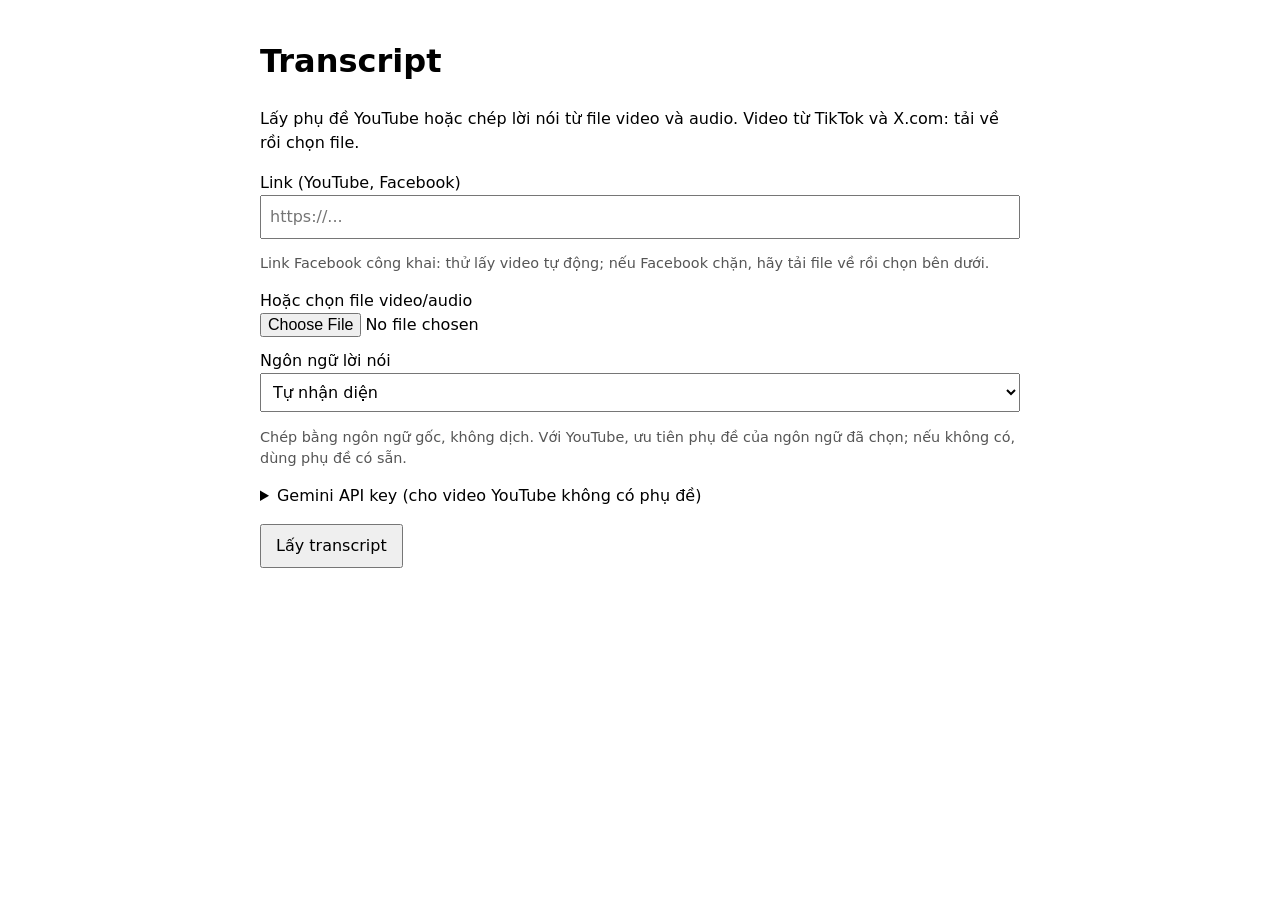
==== public/index.html @ 43b830bd "Fix transcription progress, cancellation, and partial results" ====
<!doctype html>
<html lang="vi">
<head>
  <meta charset="utf-8">
  <meta name="viewport" content="width=device-width, initial-scale=1">
  <title>Transcript</title>
  <style>
    body { font-family: system-ui, sans-serif; max-width: 760px; margin: 0 auto; padding: 16px; line-height: 1.5; }
    input, select, button, textarea { font: inherit; box-sizing: border-box; }
    input[type=url], input[type=password], select, textarea { width: 100%; padding: 8px; }
    input[type=file] { max-width: 100%; }
    .row { margin: 12px 0; }
    button { padding: 8px 14px; margin: 4px 4px 4px 0; }
    #status { color: #555; white-space: pre-wrap; }
    #output { min-height: 320px; }
    .hidden { display: none; }
    .hint, #result-note, #copy-status { color: #555; font-size: .9rem; white-space: pre-wrap; overflow-wrap: anywhere; }
    button { min-height: 44px; cursor: pointer; }
    button:disabled { cursor: wait; }
    :focus-visible { outline: 2px solid #2356aa; outline-offset: 2px; }
  </style>
</head>
<body>
<main>
  <h1>Transcript</h1>
  <p>Lấy phụ đề YouTube hoặc chép lời nói từ file video và audio. Video từ TikTok và X.com: tải về rồi chọn file.</p>

  <div class="row">
    <label for="url">Link (YouTube, Facebook)</label>
    <input id="url" type="url" placeholder="https://...">
    <p class="hint">Link Facebook công khai: thử lấy video tự động; nếu Facebook chặn, hãy tải file về rồi chọn bên dưới.</p>
  </div>
  <div class="row">
    <label for="file">Hoặc chọn file video/audio</label><br>
    <input id="file" type="file" accept="audio/*,video/*">
  </div>
  <div class="row">
    <label for="lang">Ngôn ngữ lời nói</label>
    <select id="lang">
      <option value="">Tự nhận diện</option>
      <option value="vi">Tiếng Việt</option>
      <option value="en">Tiếng Anh</option>
    </select>
    <p class="hint">Chép bằng ngôn ngữ gốc, không dịch. Với YouTube, ưu tiên phụ đề của ngôn ngữ đã chọn; nếu không có, dùng phụ đề có sẵn.</p>
  </div>
  <details class="row" id="settings">
    <summary>Gemini API key (cho video YouTube không có phụ đề)</summary>
    <p>Nhập một lần trên mỗi thiết bị; key chỉ lưu trong trình duyệt này. Lấy key ở aistudio.google.com.</p>
    <label for="gemini-key">API key của bạn</label>
    <input id="gemini-key" type="password" autocomplete="off" placeholder="Dán key vào đây">
  </details>
  <div class="row">
    <button id="run">Lấy transcript</button>
    <button id="cancel" class="hidden">Dừng</button>
  </div>

  <p id="status" role="status" aria-live="polite"></p>

  <div id="result" class="hidden">
    <h2>Kết quả</h2>
    <p id="result-note"></p>
    <div class="row">
      <button id="copy">Copy</button>
      <button id="dl-txt">Tải .txt</button>
      <button id="dl-md">Tải .md</button>
    </div>
    <p id="copy-status" role="status"></p>
    <label for="output">Nội dung transcript</label>
    <textarea id="output" readonly></textarea>
  </div>

</main>
  <script src="app.js"></script>
</body>
</html>
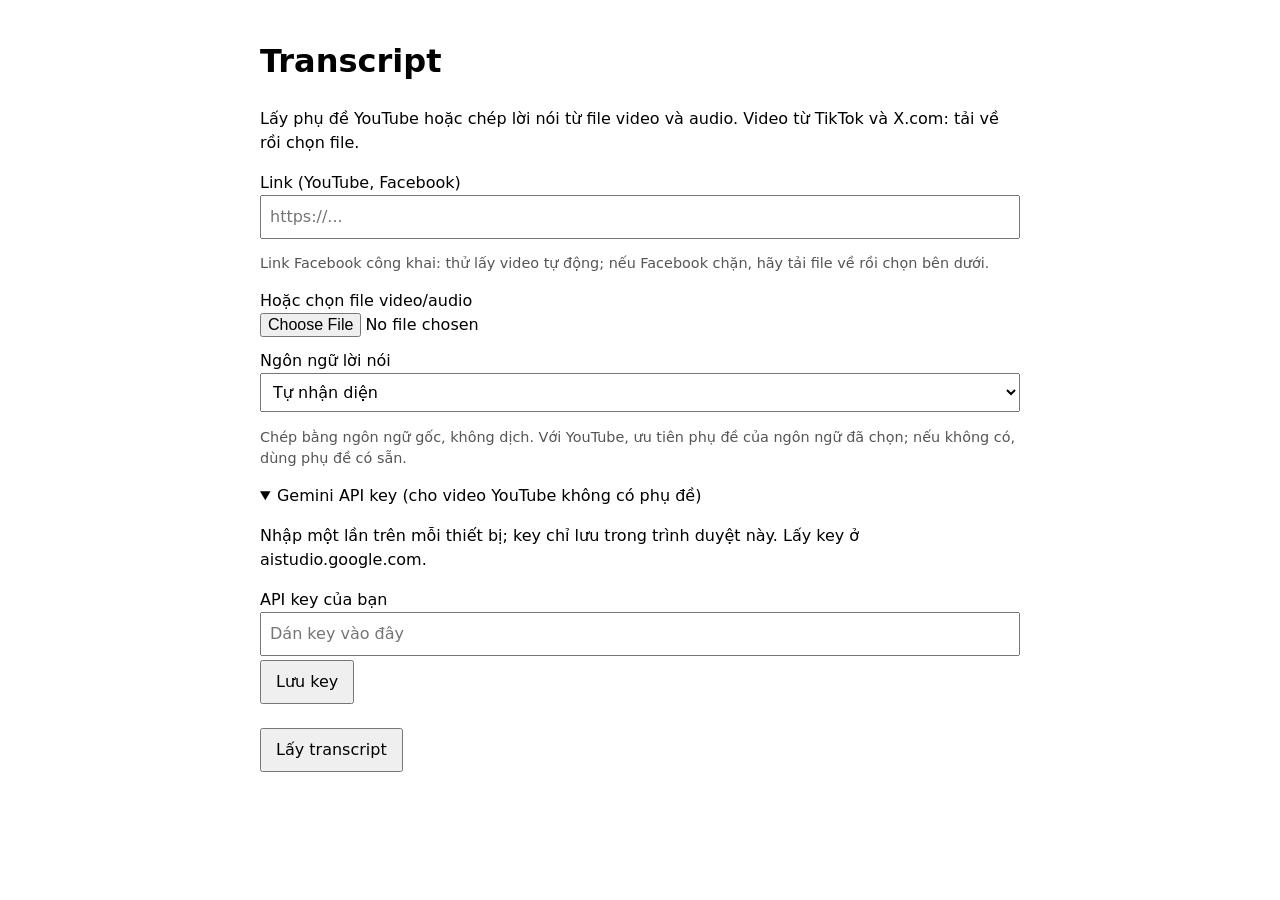
==== commit 604139e3: "Save Gemini key explicitly and hide the input after saving" ====
--- a/public/index.html
+++ b/public/index.html
@@ -43,11 +43,17 @@
     </select>
     <p class="hint">Chép bằng ngôn ngữ gốc, không dịch. Với YouTube, ưu tiên phụ đề của ngôn ngữ đã chọn; nếu không có, dùng phụ đề có sẵn.</p>
   </div>
+  <div class="row hidden" id="key-saved">
+    <span>Đã lưu key trên thiết bị này.</span>
+    <button id="change-key" type="button">Đổi key</button>
+  </div>
   <details class="row" id="settings">
     <summary>Gemini API key (cho video YouTube không có phụ đề)</summary>
     <p>Nhập một lần trên mỗi thiết bị; key chỉ lưu trong trình duyệt này. Lấy key ở aistudio.google.com.</p>
     <label for="gemini-key">API key của bạn</label>
     <input id="gemini-key" type="password" autocomplete="off" placeholder="Dán key vào đây">
+    <button id="save-key" type="button">Lưu key</button>
+    <p id="key-status" role="status"></p>
   </details>
   <div class="row">
     <button id="run">Lấy transcript</button>
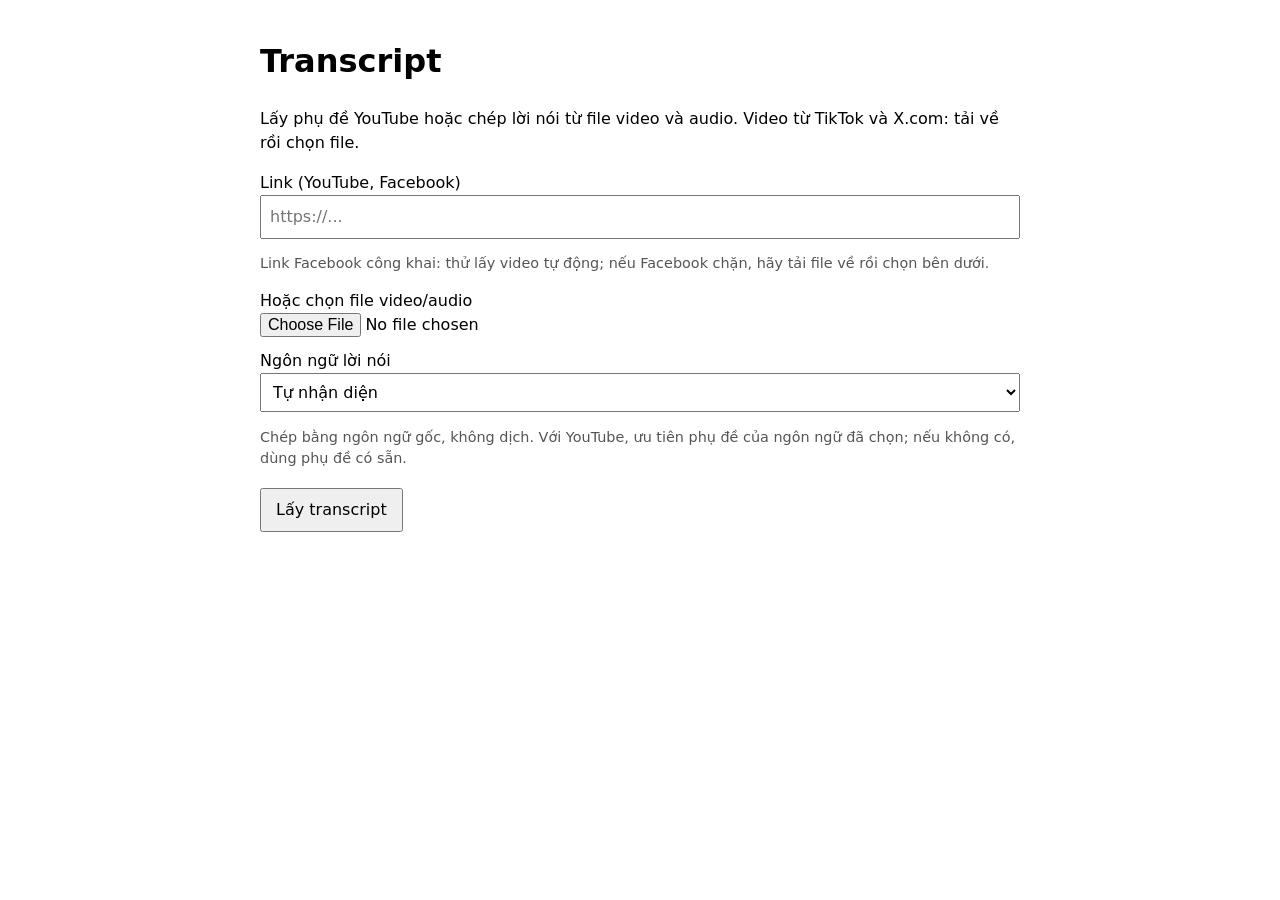
==== commit e83be357: "Move API key settings to a separate unlinked key page" ====
--- a/public/index.html
+++ b/public/index.html
@@ -43,18 +43,6 @@
     </select>
     <p class="hint">Chép bằng ngôn ngữ gốc, không dịch. Với YouTube, ưu tiên phụ đề của ngôn ngữ đã chọn; nếu không có, dùng phụ đề có sẵn.</p>
   </div>
-  <div class="row hidden" id="key-saved">
-    <span>Đã lưu key trên thiết bị này.</span>
-    <button id="change-key" type="button">Đổi key</button>
-  </div>
-  <details class="row" id="settings">
-    <summary>Gemini API key (cho video YouTube không có phụ đề)</summary>
-    <p>Nhập một lần trên mỗi thiết bị; key chỉ lưu trong trình duyệt này. Lấy key ở aistudio.google.com.</p>
-    <label for="gemini-key">API key của bạn</label>
-    <input id="gemini-key" type="password" autocomplete="off" placeholder="Dán key vào đây">
-    <button id="save-key" type="button">Lưu key</button>
-    <p id="key-status" role="status"></p>
-  </details>
   <div class="row">
     <button id="run">Lấy transcript</button>
     <button id="cancel" class="hidden">Dừng</button>
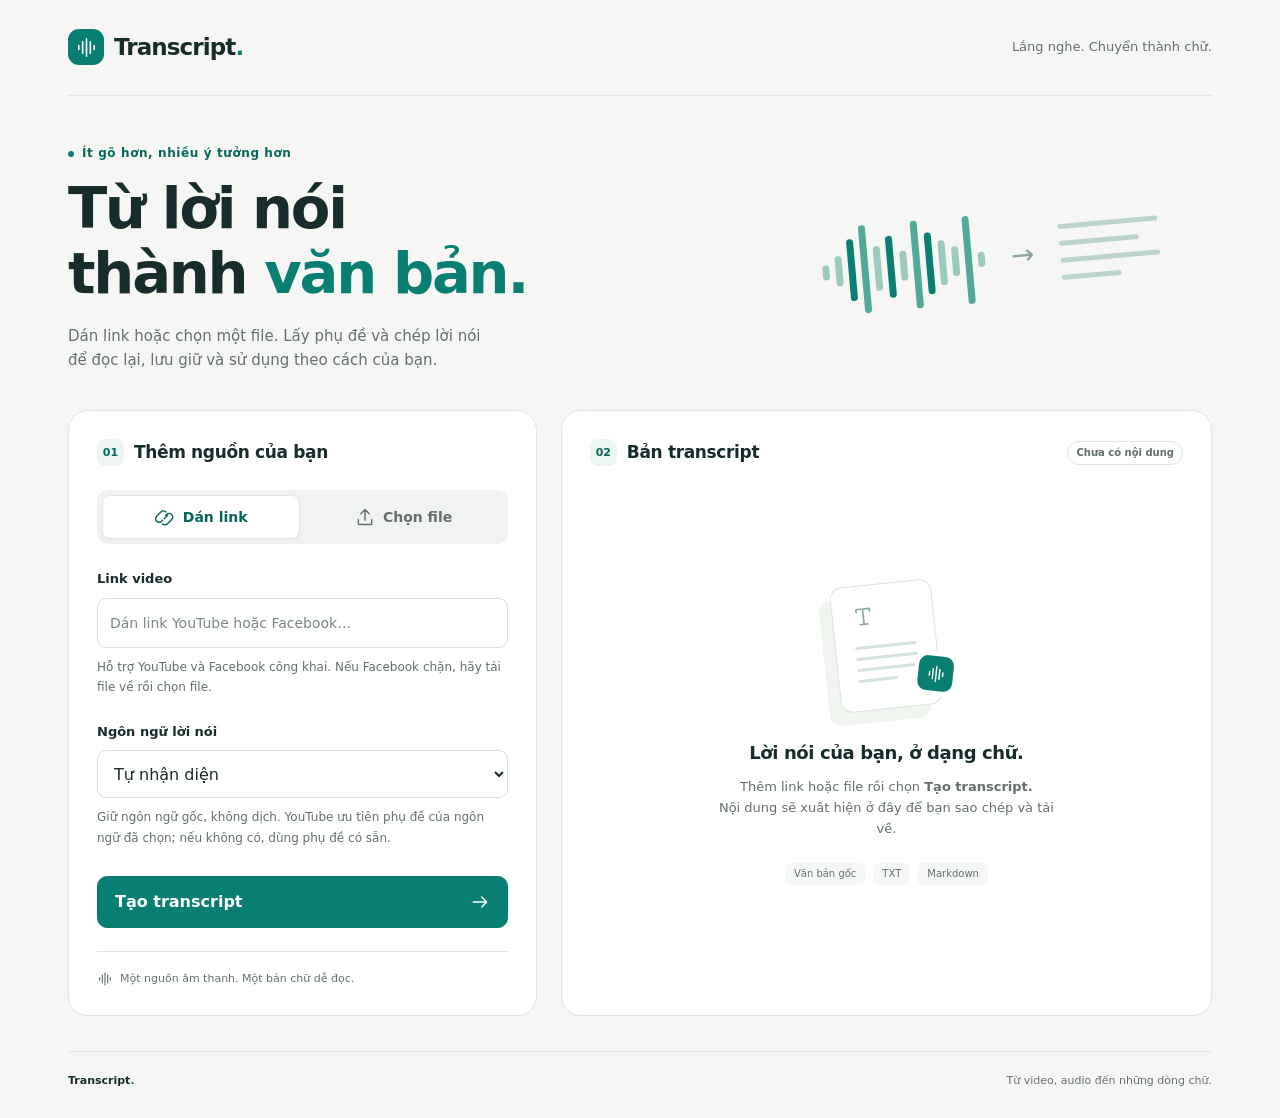
==== commit ff64a254: "Redesign transcript interface for mobile and desktop" ====
--- a/public/index.html
+++ b/public/index.html
@@ -3,67 +3,78 @@
 <head>
   <meta charset="utf-8">
   <meta name="viewport" content="width=device-width, initial-scale=1">
-  <title>Transcript</title>
-  <style>
-    body { font-family: system-ui, sans-serif; max-width: 760px; margin: 0 auto; padding: 16px; line-height: 1.5; }
-    input, select, button, textarea { font: inherit; box-sizing: border-box; }
-    input[type=url], input[type=password], select, textarea { width: 100%; padding: 8px; }
-    input[type=file] { max-width: 100%; }
-    .row { margin: 12px 0; }
-    button { padding: 8px 14px; margin: 4px 4px 4px 0; }
-    #status { color: #555; white-space: pre-wrap; }
-    #output { min-height: 320px; }
-    .hidden { display: none; }
-    .hint, #result-note, #copy-status { color: #555; font-size: .9rem; white-space: pre-wrap; overflow-wrap: anywhere; }
-    button { min-height: 44px; cursor: pointer; }
-    button:disabled { cursor: wait; }
-    :focus-visible { outline: 2px solid #2356aa; outline-offset: 2px; }
-  </style>
+  <meta name="theme-color" content="#f6f7f4">
+  <title>Transcript — Từ lời nói thành văn bản</title>
+  <link rel="stylesheet" href="styles.css">
 </head>
 <body>
-<main>
-  <h1>Transcript</h1>
-  <p>Lấy phụ đề YouTube hoặc chép lời nói từ file video và audio. Video từ TikTok và X.com: tải về rồi chọn file.</p>
-
-  <div class="row">
-    <label for="url">Link (YouTube, Facebook)</label>
-    <input id="url" type="url" placeholder="https://...">
-    <p class="hint">Link Facebook công khai: thử lấy video tự động; nếu Facebook chặn, hãy tải file về rồi chọn bên dưới.</p>
+  <svg class="svg-defs" aria-hidden="true" xmlns="http://www.w3.org/2000/svg"><defs>
+    <symbol id="i-wave" viewBox="0 0 24 24"><path d="M4 10v4m4-8v12m4-15v18m4-15v12m4-8v4"/></symbol>
+    <symbol id="i-link" viewBox="0 0 24 24"><path d="m10 13 4-4m-6 6-1 1a4 4 0 0 1-6-6l5-5a4 4 0 0 1 6 0m0 4 1-1a4 4 0 0 1 6 6l-5 5a4 4 0 0 1-6 0" transform="translate(1 1)"/></symbol>
+    <symbol id="i-upload" viewBox="0 0 24 24"><path d="M12 16V3m-5 5 5-5 5 5M4 15v5a1 1 0 0 0 1 1h14a1 1 0 0 0 1-1v-5"/></symbol>
+    <symbol id="i-arrow" viewBox="0 0 24 24"><path d="M4 12h16m-6-6 6 6-6 6"/></symbol>
+    <symbol id="i-copy" viewBox="0 0 24 24"><rect x="8" y="8" width="12" height="13" rx="2"/><path d="M15 8V5a2 2 0 0 0-2-2H5a2 2 0 0 0-2 2v8a2 2 0 0 0 2 2h3"/></symbol>
+    <symbol id="i-download" viewBox="0 0 24 24"><path d="M12 3v13m-5-5 5 5 5-5M4 17v4h16v-4"/></symbol>
+    <symbol id="i-text" viewBox="0 0 24 24"><path d="M5 4h14M12 4v16m-4 0h8M5 4v3m14-3v3"/></symbol>
+  </defs></svg>
+  <div class="page-shell">
+    <header class="site-header">
+      <a class="brand" href="./" aria-label="Transcript — Trang chủ"><span class="brand-mark"><svg class="icon" aria-hidden="true"><use href="#i-wave"/></svg></span>Transcript<span class="brand-dot">.</span></a>
+      <span class="header-note">Lắng nghe. Chuyển thành chữ.</span>
+    </header>
+    <main>
+      <section class="intro" aria-labelledby="page-title">
+        <p class="eyebrow"><span></span> Ít gõ hơn, nhiều ý tưởng hơn</p>
+        <h1 id="page-title">Từ lời nói<br> thành <span>văn bản.</span></h1>
+        <p class="intro-description">Dán link hoặc chọn một file. Lấy phụ đề và chép lời nói<br class="desktop-break"> để đọc lại, lưu giữ và sử dụng theo cách của bạn.</p>
+        <div class="intro-art" aria-hidden="true"><div class="wave-bars"><i></i><i></i><i></i><i></i><i></i><i></i><i></i><i></i><i></i><i></i><i></i><i></i><i></i></div><span class="art-arrow">→</span><div class="text-lines"><i></i><i></i><i></i><i></i></div></div>
+      </section>
+      <div class="workspace">
+        <section class="panel source-panel" aria-labelledby="source-heading">
+          <div class="panel-heading"><span class="step">01</span><h2 id="source-heading">Thêm nguồn của bạn</h2></div>
+          <div class="source-switch" role="group" aria-label="Chọn nguồn">
+            <button id="source-link" type="button" aria-pressed="true" aria-controls="link-fields"><svg class="icon" aria-hidden="true"><use href="#i-link"/></svg>Dán link</button>
+            <button id="source-file" type="button" aria-pressed="false" aria-controls="file-fields"><svg class="icon" aria-hidden="true"><use href="#i-upload"/></svg>Chọn file</button>
+          </div>
+          <div id="link-fields" class="source-fields">
+            <label for="url">Link video</label>
+            <input id="url" type="url" inputmode="url" placeholder="Dán link YouTube hoặc Facebook…" aria-describedby="url-hint" autocomplete="off" spellcheck="false">
+            <p id="url-hint" class="hint">Hỗ trợ YouTube và Facebook công khai. Nếu Facebook chặn, hãy tải file về rồi chọn file.</p>
+          </div>
+          <div id="file-fields" class="source-fields hidden">
+            <label for="file">File video hoặc audio</label>
+            <div class="file-picker"><svg class="icon upload-icon" aria-hidden="true"><use href="#i-upload"/></svg><span class="file-prompt">Chọn file từ thiết bị</span><span id="file-name" class="hint">Video hoặc audio của bạn</span><input id="file" type="file" accept="audio/*,video/*" aria-describedby="file-name file-hint"></div>
+            <p id="file-hint" class="hint">Với TikTok và X.com, tải video về thiết bị rồi chọn file tại đây.</p>
+          </div>
+          <div class="language-field">
+            <label for="lang">Ngôn ngữ lời nói</label>
+            <select id="lang" aria-describedby="language-hint"><option value="">Tự nhận diện</option><option value="vi">Tiếng Việt</option><option value="en">Tiếng Anh</option></select>
+            <p id="language-hint" class="hint">Giữ ngôn ngữ gốc, không dịch. YouTube ưu tiên phụ đề của ngôn ngữ đã chọn; nếu không có, dùng phụ đề có sẵn.</p>
+          </div>
+          <div class="run-actions"><button id="run" class="primary" type="button">Tạo transcript<svg class="icon" aria-hidden="true"><use href="#i-arrow"/></svg></button><button id="cancel" class="stop hidden" type="button">Dừng</button></div>
+          <p id="status" role="status" aria-live="polite" aria-atomic="true"></p>
+          <p class="source-footer"><svg class="icon" aria-hidden="true"><use href="#i-wave"/></svg> Một nguồn âm thanh. Một bản chữ dễ đọc.</p>
+        </section>
+        <section class="panel result-panel" aria-labelledby="result-heading">
+          <div class="panel-heading result-heading"><span class="step">02</span><h2 id="result-heading">Bản transcript</h2><span id="result-badge" class="badge">Chưa có nội dung</span></div>
+          <div id="empty-result" class="empty-result">
+            <div class="paper-art" aria-hidden="true"><span class="paper-symbol"><svg class="icon"><use href="#i-text"/></svg></span><i></i><i></i><i></i><i></i><span class="paper-wave"><svg class="icon"><use href="#i-wave"/></svg></span></div>
+            <h3>Lời nói của bạn, ở dạng chữ.</h3>
+            <p>Thêm link hoặc file rồi chọn <strong>Tạo transcript.</strong><br>Nội dung sẽ xuất hiện ở đây để bạn sao chép và tải về.</p>
+            <div class="empty-formats"><span>Văn bản gốc</span><span>TXT</span><span>Markdown</span></div>
+          </div>
+          <div id="result" class="hidden">
+            <div class="result-toolbar" role="group" aria-label="Sao chép và tải transcript"><button id="copy" type="button"><svg class="icon" aria-hidden="true"><use href="#i-copy"/></svg>Sao chép</button><button id="dl-txt" type="button"><svg class="icon" aria-hidden="true"><use href="#i-download"/></svg>.txt</button><button id="dl-md" type="button"><svg class="icon" aria-hidden="true"><use href="#i-download"/></svg>.md</button></div>
+            <p id="result-note" class="hint"></p>
+            <p id="copy-status" role="status" aria-live="polite"></p>
+            <label for="output" class="sr-only">Nội dung transcript</label>
+            <textarea id="output" readonly></textarea>
+          </div>
+        </section>
+      </div>
+    </main>
+    <footer class="site-footer"><span>Transcript<span class="brand-dot">.</span></span><p>Từ video, audio đến những dòng chữ.</p></footer>
   </div>
-  <div class="row">
-    <label for="file">Hoặc chọn file video/audio</label><br>
-    <input id="file" type="file" accept="audio/*,video/*">
-  </div>
-  <div class="row">
-    <label for="lang">Ngôn ngữ lời nói</label>
-    <select id="lang">
-      <option value="">Tự nhận diện</option>
-      <option value="vi">Tiếng Việt</option>
-      <option value="en">Tiếng Anh</option>
-    </select>
-    <p class="hint">Chép bằng ngôn ngữ gốc, không dịch. Với YouTube, ưu tiên phụ đề của ngôn ngữ đã chọn; nếu không có, dùng phụ đề có sẵn.</p>
-  </div>
-  <div class="row">
-    <button id="run">Lấy transcript</button>
-    <button id="cancel" class="hidden">Dừng</button>
-  </div>
-
-  <p id="status" role="status" aria-live="polite"></p>
-
-  <div id="result" class="hidden">
-    <h2>Kết quả</h2>
-    <p id="result-note"></p>
-    <div class="row">
-      <button id="copy">Copy</button>
-      <button id="dl-txt">Tải .txt</button>
-      <button id="dl-md">Tải .md</button>
-    </div>
-    <p id="copy-status" role="status"></p>
-    <label for="output">Nội dung transcript</label>
-    <textarea id="output" readonly></textarea>
-  </div>
-
-</main>
   <script src="app.js"></script>
 </body>
 </html>
--- a/public/styles.css
+++ b/public/styles.css
@@ -0,0 +1,129 @@
+:root { color-scheme: light; --bg: #f6f7f4; --paper: #fff; --ink: #172c2b; --muted: #62716e; --line: #e0e7e2; --accent: #087f72; --accent-dark: #06665c; --soft: #edf5f1; font: 16px/1.6 system-ui, -apple-system, BlinkMacSystemFont, "Segoe UI", sans-serif; color: var(--ink); background: var(--bg); }
+* { box-sizing: border-box; }
+body { margin: 0; }
+button, input, select, textarea { font: inherit; }
+button, input, select, textarea, a { -webkit-tap-highlight-color: transparent; }
+button { min-height: 44px; cursor: pointer; }
+button:disabled { opacity: .55; cursor: wait; }
+:focus-visible { outline: 3px solid var(--accent); outline-offset: 4px; }
+.hidden, .svg-defs { display: none !important; }
+.sr-only { position: absolute; width: 1px; height: 1px; padding: 0; margin: -1px; overflow: hidden; clip-path: inset(50%); white-space: nowrap; }
+.icon { width: 20px; height: 20px; fill: none; stroke: currentColor; stroke-width: 1.7; stroke-linecap: round; stroke-linejoin: round; flex-shrink: 0; }
+.page-shell { max-width: 1224px; padding: 0 40px; margin: 0 auto; }
+.site-header { height: 96px; display: flex; align-items: center; justify-content: space-between; border-bottom: 1px solid var(--line); gap: 20px; }
+.brand { display: inline-flex; align-items: center; color: var(--ink); text-decoration: none; font-size: 23px; font-weight: 750; letter-spacing: -.9px; }
+.brand-mark { display: grid; place-items: center; width: 36px; height: 36px; background: var(--accent); color: white; border-radius: 11px; margin-right: 10px; }
+.brand-mark .icon { width: 23px; height: 23px; }
+.brand-dot { color: var(--accent); }
+.header-note { font-size: 13px; color: var(--muted); }
+.intro { position: relative; padding: 48px 0 38px; }
+.eyebrow { display: flex; align-items: center; gap: 8px; margin: 0 0 14px; font-size: 12px; font-weight: 650; letter-spacing: .6px; color: var(--accent-dark); }
+.eyebrow > span { width: 6px; height: 6px; border-radius: 50%; background: var(--accent); }
+h1 { font-size: clamp(36px, 4.5vw, 58px); line-height: 1.12; font-weight: 720; letter-spacing: -2.2px; margin: 0 0 18px; }
+h1 span { color: var(--accent); }
+.intro-description { color: var(--muted); margin: 0; font-size: 15px; }
+.intro-art { display: flex; position: absolute; right: 52px; top: 112px; align-items: center; gap: 26px; transform: rotate(-5deg); }
+.wave-bars { display: flex; align-items: center; gap: 6px; height: 100px; }
+.wave-bars i { width: 7px; height: 30px; background: #9ecabe; border-radius: 6px; }
+.wave-bars i:nth-child(3n) { height: 62px; background: var(--accent); }
+.wave-bars i:nth-child(4n) { height: 88px; background: #51aa98; }
+.wave-bars i:nth-child(5n) { height: 45px; }
+.wave-bars i:first-child, .wave-bars i:last-child { height: 15px; }
+.art-arrow { color: #8ba69c; font-size: 28px; }
+.text-lines { width: 100px; display: grid; gap: 12px; }
+.text-lines i { height: 5px; border-radius: 4px; background: #bdd4cb; }
+.text-lines i:nth-child(2) { width: 80%; }
+.text-lines i:nth-child(4) { width: 60%; }
+.workspace { display: grid; grid-template-columns: minmax(0, .9fr) minmax(0, 1.25fr); gap: 24px; align-items: stretch; }
+.panel { min-width: 0; background: var(--paper); border: 1px solid var(--line); border-radius: 20px; box-shadow: 0 6px 24px #17352a04; }
+.source-panel { padding: 28px; }
+.panel-heading { display: flex; align-items: center; gap: 10px; margin-bottom: 24px; }
+.step { display: grid; place-items: center; width: 27px; height: 27px; flex-shrink: 0; background: var(--soft); color: var(--accent-dark); border-radius: 8px; font-size: 11px; font-weight: 700; }
+h2 { margin: 0; font-size: 17px; font-weight: 680; letter-spacing: -.35px; }
+.source-switch { display: grid; grid-template-columns: 1fr 1fr; gap: 4px; background: #f0f3f0; border-radius: 11px; padding: 5px; margin-bottom: 25px; }
+.source-switch button { display: flex; align-items: center; justify-content: center; gap: 8px; padding: 8px; border: 1px solid transparent; border-radius: 8px; background: transparent; color: var(--muted); font-size: 14px; font-weight: 600; }
+.source-switch button[aria-pressed="true"] { background: white; border-color: var(--line); box-shadow: 0 2px 4px #17352a07; color: var(--accent-dark); }
+label { display: block; font-size: 13px; font-weight: 650; margin-bottom: 8px; }
+input[type="url"], select { width: 100%; min-height: 48px; border: 1px solid #d7e1db; border-radius: 9px; background: #fff; color: var(--ink); padding: 11px 12px; }
+input::placeholder { color: #7a8882; font-size: 14px; }
+.hint { color: var(--muted); font-size: 12px; line-height: 1.7; margin: 9px 0 0; overflow-wrap: anywhere; white-space: pre-wrap; }
+.language-field { margin-top: 24px; }
+.file-picker { position: relative; display: flex; flex-direction: column; align-items: center; justify-content: center; padding: 22px 14px; border: 1px dashed #9cbeb0; border-radius: 11px; background: #f8fbf9; text-align: center; }
+.file-picker:focus-within { outline: 3px solid var(--accent); outline-offset: 3px; }
+.file-picker:has(input:disabled) { opacity: .55; }
+.upload-icon { width: 26px; height: 26px; color: var(--accent); margin-bottom: 10px; }
+.file-prompt { font-size: 14px; font-weight: 600; }
+#file-name { max-width: 100%; }
+input[type="file"] { position: absolute; inset: 0; width: 100%; height: 100%; opacity: 0; cursor: pointer; }
+.run-actions { display: flex; gap: 10px; margin-top: 28px; }
+.primary { display: flex; align-items: center; justify-content: space-between; gap: 12px; flex: 1; border: 1px solid var(--accent); border-radius: 10px; background: var(--accent); color: white; padding: 12px 17px; font-weight: 600; }
+.primary:hover:not(:disabled) { background: var(--accent-dark); }
+.stop { border: 1px solid #e6c9c5; background: #fff5f3; color: #9e3d31; border-radius: 10px; padding: 10px 16px; }
+#status { color: var(--accent-dark); font-size: 13px; white-space: pre-wrap; overflow-wrap: anywhere; margin: 14px 0 0; }
+#status:empty { display: none; }
+#status[data-state="error"] { color: #a1392e; }
+#status[data-state="busy"]::before { content: ""; display: inline-block; width: 10px; height: 10px; margin-right: 8px; border: 2px solid #b8d8ce; border-top-color: var(--accent); border-radius: 50%; animation: spin 1s linear infinite; }
+.source-footer { display: flex; align-items: center; gap: 7px; color: var(--muted); font-size: 11px; margin: 23px 0 0; padding-top: 18px; border-top: 1px solid var(--line); }
+.source-footer .icon { width: 16px; height: 16px; }
+.result-panel { padding: 28px; display: flex; flex-direction: column; }
+.result-heading { flex-wrap: wrap; row-gap: 10px; }
+.badge { font-size: 10px; font-weight: 550; color: var(--muted); border: 1px solid var(--line); padding: 3px 8px; border-radius: 20px; margin-left: auto; }
+.badge[data-state="complete"] { background: var(--soft); color: var(--accent-dark); border-color: #c9e1d6; }
+.empty-result { flex: 1; display: flex; flex-direction: column; align-items: center; justify-content: center; text-align: center; padding: 28px 0 42px; min-height: 380px; }
+.paper-art { width: 102px; height: 126px; position: relative; padding: 19px; background: #fff; border: 1px solid #d9e5dd; border-radius: 12px; box-shadow: -12px 12px 0 #f0f5ef; margin: 5px 0 30px; transform: rotate(-6deg); }
+.paper-symbol { display: block; color: #8aa99a; margin-bottom: 10px; text-align: left; }
+.paper-symbol .icon { width: 23px; height: 23px; }
+.paper-art > i { display: block; height: 3px; margin-top: 8px; background: #d4e3da; border-radius: 3px; }
+.paper-art > i:last-of-type { width: 65%; }
+.paper-wave { display: grid; place-items: center; position: absolute; right: -18px; bottom: 8px; width: 43px; height: 43px; background: var(--accent); color: white; border: 4px solid white; border-radius: 13px; transform: rotate(12deg); }
+.empty-result h3 { font-size: 18px; font-weight: 650; letter-spacing: -.4px; margin: 0 0 9px; }
+.empty-result p { font-size: 13px; color: var(--muted); margin: 0; max-width: 340px; }
+.empty-result strong { font-weight: 600; }
+.empty-formats { display: flex; flex-wrap: wrap; justify-content: center; gap: 8px; margin-top: 24px; }
+.empty-formats span { font-size: 10px; color: var(--muted); background: #f5f7f4; padding: 3px 9px; border-radius: 5px; }
+#result { display: flex; flex: 1; flex-direction: column; min-width: 0; }
+.result-toolbar { display: flex; gap: 8px; flex-wrap: wrap; padding-bottom: 17px; border-bottom: 1px solid var(--line); }
+.result-toolbar button { display: inline-flex; align-items: center; justify-content: center; gap: 6px; border: 1px solid var(--line); background: white; padding: 7px 11px; border-radius: 8px; font-size: 12px; color: var(--ink); }
+.result-toolbar button:hover { background: var(--soft); border-color: #a6c6b8; }
+.result-toolbar .icon { width: 15px; height: 15px; }
+#copy-status { margin: 8px 0 0; font-size: 12px; color: var(--accent-dark); overflow-wrap: anywhere; }
+#copy-status:empty { display: none; }
+#output { width: 100%; flex: 1; min-height: 360px; resize: vertical; border: 0; border-radius: 6px; background: transparent; color: var(--ink); padding: 16px 0 0; font-size: 16px; line-height: 1.85; }
+.site-footer { display: flex; justify-content: space-between; gap: 15px; margin-top: 35px; padding: 20px 0 28px; border-top: 1px solid var(--line); color: var(--muted); font-size: 11px; }
+.site-footer > span { color: var(--ink); font-weight: 700; }
+.site-footer p { margin: 0; }
+@keyframes spin { to { transform: rotate(360deg); } }
+@media (max-width: 1000px) {
+  .intro-art { right: 20px; transform: rotate(-5deg) scale(.8); transform-origin: right center; }
+  .workspace { gap: 18px; grid-template-columns: minmax(0, 1fr) minmax(0, 1.15fr); }
+  .source-panel, .result-panel { padding: 22px; }
+}
+@media (max-width: 760px) {
+  .page-shell { padding: 0 20px; }
+  .site-header { height: 76px; }
+  .header-note { font-size: 11px; }
+  .intro { padding: 32px 0 28px; }
+  h1 { font-size: 44px; }
+  .intro-art { display: none; }
+  .intro-description { max-width: 420px; font-size: 14px; }
+  .desktop-break { display: none; }
+  .workspace { grid-template-columns: minmax(0, 1fr); gap: 18px; }
+  .panel { border-radius: 16px; }
+  .empty-result { min-height: 320px; padding: 25px 0 30px; }
+  .source-footer { margin-top: 19px; }
+  #output { min-height: 400px; }
+  .site-footer { margin-top: 24px; }
+  body.has-result .intro { padding: 24px 0; }
+  body.has-result h1 { font-size: 32px; margin-bottom: 0; }
+  body.has-result h1 br { display: none; }
+  body.has-result .eyebrow, body.has-result .intro-description { display: none; }
+}
+@media (max-width: 380px) {
+  .page-shell { padding: 0 14px; }
+  .header-note { display: none; }
+  .source-panel, .result-panel { padding: 19px; }
+  h1 { font-size: 39px; }
+  .result-heading .badge { margin-left: 37px; }
+  .site-footer { flex-wrap: wrap; gap: 4px; }
+}
+@media (prefers-reduced-motion: reduce) { *, *::before, *::after { animation: none !important; scroll-behavior: auto !important; } }
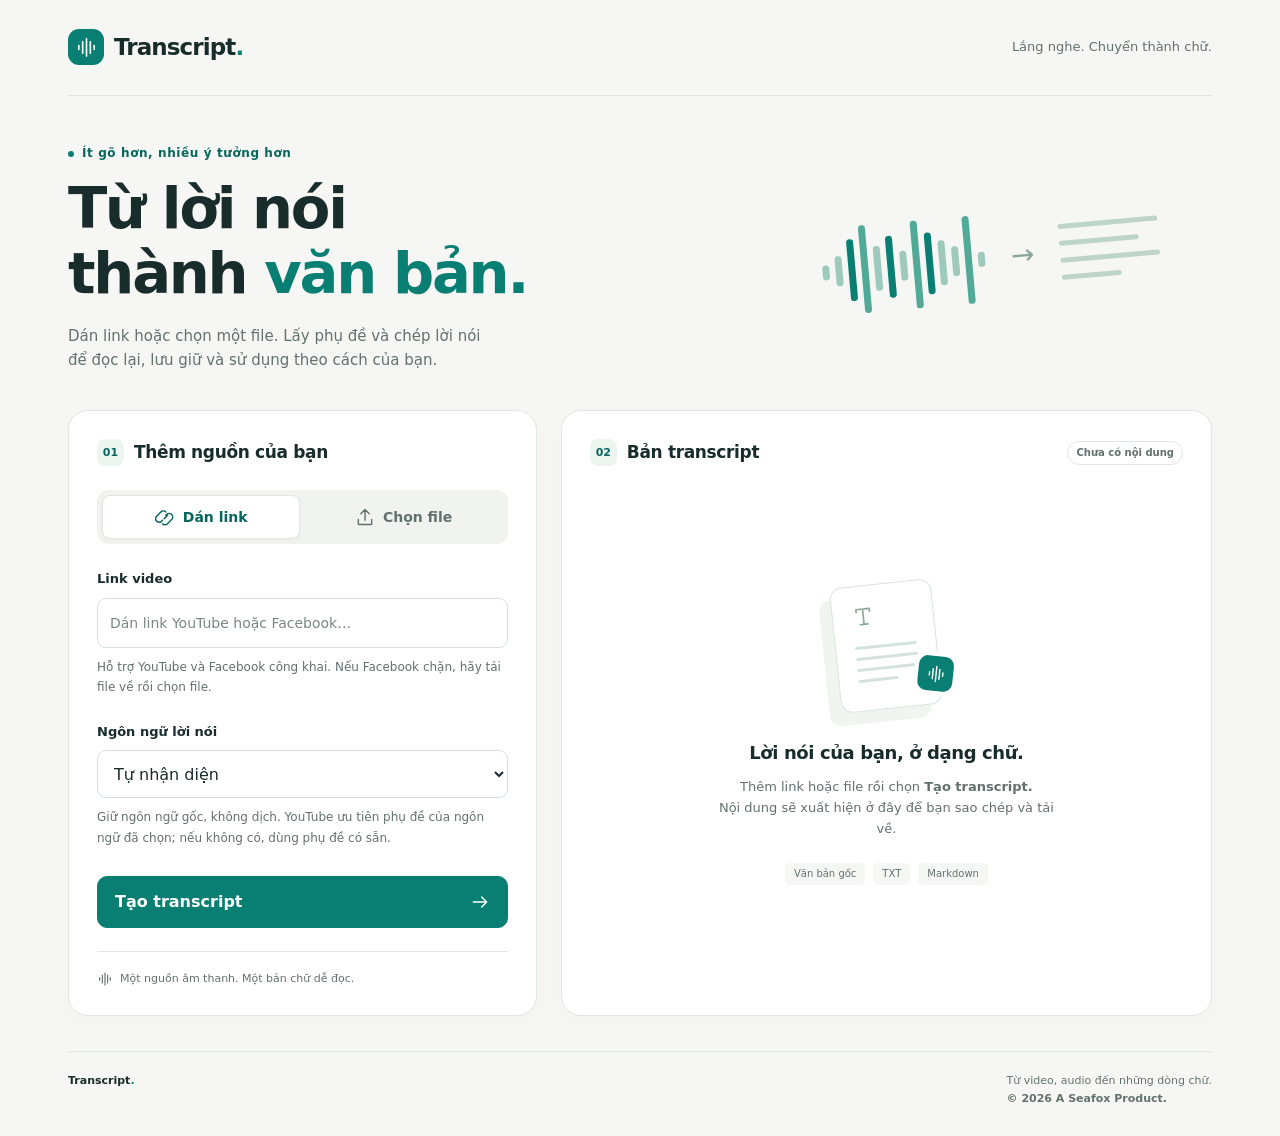
==== commit 704fe9df: "Add Seafox copyright to footer" ====
--- a/public/index.html
+++ b/public/index.html
@@ -5,6 +5,8 @@
   <meta name="viewport" content="width=device-width, initial-scale=1">
   <meta name="theme-color" content="#f6f7f4">
   <title>Transcript — Từ lời nói thành văn bản</title>
+  <link rel="icon" type="image/png" sizes="32x32" href="/favicon-32.png">
+  <link rel="icon" type="image/x-icon" href="/favicon.ico">
   <link rel="stylesheet" href="styles.css">
 </head>
 <body>
@@ -73,7 +75,7 @@
         </section>
       </div>
     </main>
-    <footer class="site-footer"><span>Transcript<span class="brand-dot">.</span></span><p>Từ video, audio đến những dòng chữ.</p></footer>
+    <footer class="site-footer"><span>Transcript<span class="brand-dot">.</span></span><p>Từ video, audio đến những dòng chữ.<br><strong>© 2026 A Seafox Product.</strong></p></footer>
   </div>
   <script src="app.js"></script>
 </body>
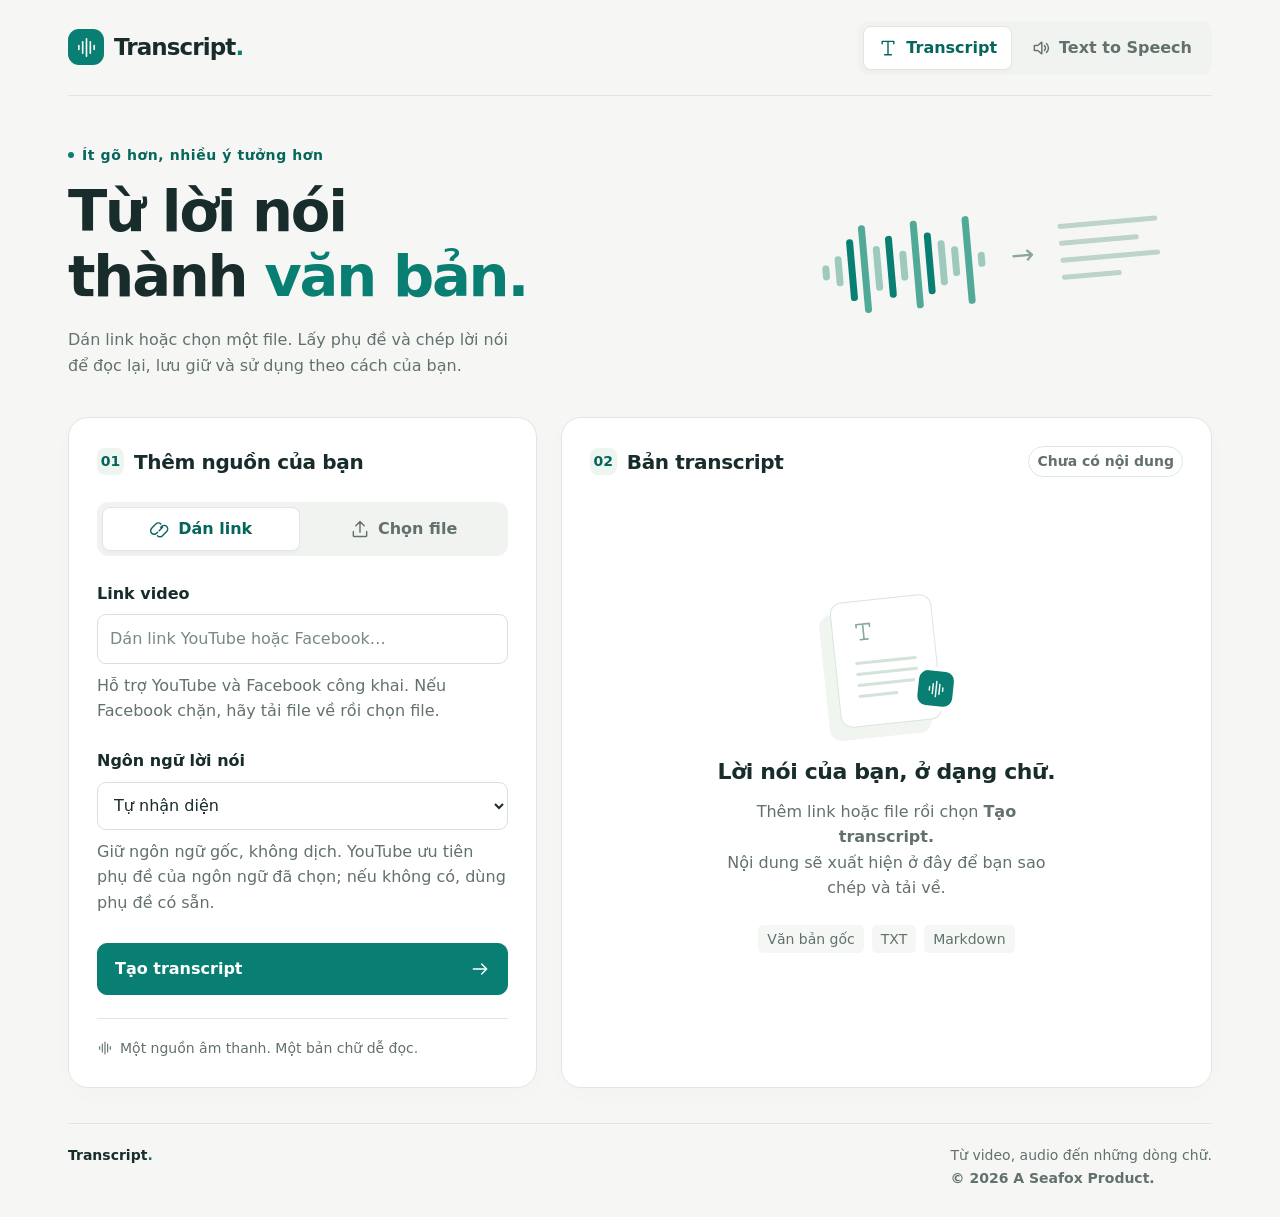
==== commit 3796291a: "Add Text to Speech tab and Azure Speech backend service - Header switch between Transcript and Text " ====
--- a/public/index.html
+++ b/public/index.html
@@ -18,13 +18,21 @@
     <symbol id="i-copy" viewBox="0 0 24 24"><rect x="8" y="8" width="12" height="13" rx="2"/><path d="M15 8V5a2 2 0 0 0-2-2H5a2 2 0 0 0-2 2v8a2 2 0 0 0 2 2h3"/></symbol>
     <symbol id="i-download" viewBox="0 0 24 24"><path d="M12 3v13m-5-5 5 5 5-5M4 17v4h16v-4"/></symbol>
     <symbol id="i-text" viewBox="0 0 24 24"><path d="M5 4h14M12 4v16m-4 0h8M5 4v3m14-3v3"/></symbol>
+    <symbol id="i-speaker" viewBox="0 0 24 24"><path d="M4 9v6h4l5 4V5L8 9H4Zm12 0a4 4 0 0 1 0 6m2.5-8.5a7.5 7.5 0 0 1 0 11"/></symbol>
+    <symbol id="i-play" viewBox="0 0 24 24"><path d="M7 4.5v15l12-7.5-12-7.5Z"/></symbol>
+    <symbol id="i-pause" viewBox="0 0 24 24"><path d="M8 5v14m8-14v14"/></symbol>
+    <symbol id="i-prev" viewBox="0 0 24 24"><path d="M6 5v14m13-13-9 6 9 6V6Z"/></symbol>
+    <symbol id="i-next" viewBox="0 0 24 24"><path d="M18 5v14M5 6l9 6-9 6V6Z"/></symbol>
   </defs></svg>
   <div class="page-shell">
     <header class="site-header">
       <a class="brand" href="./" aria-label="Transcript — Trang chủ"><span class="brand-mark"><svg class="icon" aria-hidden="true"><use href="#i-wave"/></svg></span>Transcript<span class="brand-dot">.</span></a>
-      <span class="header-note">Lắng nghe. Chuyển thành chữ.</span>
+      <nav class="mode-switch" aria-label="Chọn công cụ">
+        <a id="mode-transcript" href="#transcript" aria-current="page"><svg class="icon" aria-hidden="true"><use href="#i-text"/></svg>Transcript</a>
+        <a id="mode-tts" href="#tts"><svg class="icon" aria-hidden="true"><use href="#i-speaker"/></svg>Text to Speech</a>
+      </nav>
     </header>
-    <main>
+    <main id="view-transcript">
       <section class="intro" aria-labelledby="page-title">
         <p class="eyebrow"><span></span> Ít gõ hơn, nhiều ý tưởng hơn</p>
         <h1 id="page-title">Từ lời nói<br> thành <span>văn bản.</span></h1>
@@ -75,8 +83,81 @@
         </section>
       </div>
     </main>
+    <main id="view-tts" hidden>
+      <section class="intro" aria-labelledby="tts-title">
+        <p class="eyebrow"><span></span> Nghe sách trên đường đi</p>
+        <h1 id="tts-title">Từ văn bản<br> thành <span>giọng nói.</span></h1>
+        <p class="intro-description">Chọn file PDF hoặc Word, hoặc dán link Google Drive, OneDrive.<br class="desktop-break"> Nghe ngay trên trình duyệt hoặc tải MP3 về để nghe khi không có mạng.</p>
+        <div class="intro-art" aria-hidden="true"><div class="text-lines"><i></i><i></i><i></i><i></i></div><span class="art-arrow">→</span><div class="wave-bars"><i></i><i></i><i></i><i></i><i></i><i></i><i></i><i></i><i></i><i></i><i></i><i></i><i></i></div></div>
+      </section>
+      <div class="workspace">
+        <section class="panel source-panel" aria-labelledby="tts-source-heading">
+          <div class="panel-heading"><span class="step">01</span><h2 id="tts-source-heading">Thêm tài liệu</h2></div>
+          <div class="source-switch" role="group" aria-label="Chọn nguồn tài liệu">
+            <button id="tts-source-file" type="button" aria-pressed="true" aria-controls="tts-file-fields"><svg class="icon" aria-hidden="true"><use href="#i-upload"/></svg>Chọn file</button>
+            <button id="tts-source-link" type="button" aria-pressed="false" aria-controls="tts-link-fields"><svg class="icon" aria-hidden="true"><use href="#i-link"/></svg>Dán link</button>
+          </div>
+          <div id="tts-file-fields" class="source-fields">
+            <label for="tts-file">File PDF hoặc Word</label>
+            <div class="file-picker"><svg class="icon upload-icon" aria-hidden="true"><use href="#i-upload"/></svg><span class="file-prompt">Chọn file từ thiết bị</span><span id="tts-file-name" class="hint">PDF hoặc .docx, tối đa 50 MB</span><input id="tts-file" type="file" accept=".pdf,.docx,application/pdf,application/vnd.openxmlformats-officedocument.wordprocessingml.document" aria-describedby="tts-file-name tts-file-hint"></div>
+            <p id="tts-file-hint" class="hint">File .doc đời cũ hãy lưu lại thành .docx hoặc PDF. PDF dạng ảnh scan không đọc được.</p>
+          </div>
+          <div id="tts-link-fields" class="source-fields hidden">
+            <label for="tts-url">Link tài liệu</label>
+            <input id="tts-url" type="url" inputmode="url" placeholder="Dán link Google Drive, OneDrive hoặc link PDF…" aria-describedby="tts-url-hint" autocomplete="off" spellcheck="false">
+            <p id="tts-url-hint" class="hint">Link cần bật chia sẻ “Bất kỳ ai có đường liên kết”.</p>
+          </div>
+          <div class="field-row">
+            <div><label for="tts-voice">Giọng đọc</label><select id="tts-voice"><option value="vi-VN-HoaiMyNeural">Hoài My (nữ)</option><option value="vi-VN-NamMinhNeural">Nam Minh (nam)</option><option value="en-US-JennyNeural">Jenny (nữ, tiếng Anh)</option><option value="en-US-GuyNeural">Guy (nam, tiếng Anh)</option></select></div>
+            <div><label for="tts-rate">Tốc độ đọc</label><select id="tts-rate"><option value="-20%">Chậm</option><option value="+0%" selected>Bình thường</option><option value="+10%">Nhanh hơn</option><option value="+20%">Nhanh</option><option value="+30%">Rất nhanh</option></select></div>
+          </div>
+          <fieldset class="output-mode">
+            <legend>Cách nghe</legend>
+            <label class="choice"><input type="radio" name="tts-mode" value="stream" checked><span><strong>Nghe ngay</strong><span class="hint">Phát từng đoạn khi đang có mạng.</span></span></label>
+            <label class="choice"><input type="radio" name="tts-mode" value="mp3"><span><strong>Tải MP3</strong><span class="hint">Tạo file để nghe khi không có mạng.</span></span></label>
+          </fieldset>
+          <div id="tts-merge-field" class="language-field hidden">
+            <label for="tts-merge">File MP3</label>
+            <select id="tts-merge"><option value="single_file">Gộp thành 1 file</option><option value="split_files">Chia từng phần khoảng 15–20 phút</option></select>
+          </div>
+          <div class="run-actions"><button id="tts-run" class="primary" type="button">Bắt đầu đọc<svg class="icon" aria-hidden="true"><use href="#i-arrow"/></svg></button><button id="tts-cancel" class="stop hidden" type="button">Dừng</button></div>
+          <p id="tts-status" class="status" role="status" aria-live="polite" aria-atomic="true"></p>
+          <p class="source-footer"><svg class="icon" aria-hidden="true"><use href="#i-speaker"/></svg> Giọng Microsoft Azure. Không dịch, đọc đúng nội dung gốc.</p>
+        </section>
+        <section class="panel result-panel" aria-labelledby="tts-result-heading">
+          <div class="panel-heading result-heading"><span class="step">02</span><h2 id="tts-result-heading">Nghe</h2><span id="tts-badge" class="badge">Chưa có tài liệu</span></div>
+          <div id="tts-empty" class="empty-result">
+            <div class="paper-art" aria-hidden="true"><span class="paper-symbol"><svg class="icon"><use href="#i-text"/></svg></span><i></i><i></i><i></i><i></i><span class="paper-wave"><svg class="icon"><use href="#i-speaker"/></svg></span></div>
+            <h3>Tài liệu của bạn, ở dạng giọng nói.</h3>
+            <p>Thêm file hoặc link rồi chọn <strong>Bắt đầu đọc.</strong><br>Trình phát hoặc file MP3 sẽ xuất hiện ở đây.</p>
+            <div class="empty-formats"><span>PDF</span><span>Word</span><span>MP3</span></div>
+          </div>
+          <div id="tts-player" class="hidden">
+            <p id="tts-book" class="book-title"></p>
+            <div class="player-bar">
+              <div id="tts-progress" class="progress" role="slider" tabindex="0" aria-label="Vị trí trong đoạn" aria-valuemin="0" aria-valuemax="100" aria-valuenow="0"><i id="tts-progress-fill"></i></div>
+              <div class="player-times"><span id="tts-time">00:00</span><span id="tts-duration">00:00</span></div>
+              <div class="player-controls">
+                <button id="tts-prev" type="button" aria-label="Đoạn trước"><svg class="icon" aria-hidden="true"><use href="#i-prev"/></svg></button>
+                <button id="tts-play" class="play" type="button" aria-label="Phát"><svg class="icon" aria-hidden="true"><use id="tts-play-icon" href="#i-play"/></svg></button>
+                <button id="tts-next" type="button" aria-label="Đoạn tiếp"><svg class="icon" aria-hidden="true"><use href="#i-next"/></svg></button>
+                <label class="speed"><span class="sr-only">Tốc độ phát</span><select id="tts-speed"><option value="0.8">0.8×</option><option value="1" selected>1×</option><option value="1.2">1.2×</option><option value="1.5">1.5×</option><option value="2">2×</option></select></label>
+              </div>
+            </div>
+            <p id="tts-now" class="now-label"></p>
+            <div id="tts-text" class="reading-text" tabindex="0" aria-label="Nội dung đoạn đang đọc"></div>
+            <details class="chunk-list"><summary>Danh sách đoạn</summary><ol id="tts-chunks"></ol></details>
+          </div>
+          <div id="tts-files" class="hidden">
+            <p id="tts-files-note" class="hint"></p>
+            <ul id="tts-file-list" class="file-list"></ul>
+          </div>
+        </section>
+      </div>
+    </main>
     <footer class="site-footer"><span>Transcript<span class="brand-dot">.</span></span><p>Từ video, audio đến những dòng chữ.<br><strong>© 2026 A Seafox Product.</strong></p></footer>
   </div>
   <script src="app.js"></script>
+  <script type="module" src="tts.js"></script>
 </body>
 </html>
--- a/public/styles.css
+++ b/public/styles.css
@@ -1,4 +1,4 @@
-:root { color-scheme: light; --bg: #f6f7f4; --paper: #fff; --ink: #172c2b; --muted: #62716e; --line: #e0e7e2; --accent: #087f72; --accent-dark: #06665c; --soft: #edf5f1; font: 16px/1.6 system-ui, -apple-system, BlinkMacSystemFont, "Segoe UI", sans-serif; color: var(--ink); background: var(--bg); }
+:root { color-scheme: light; --bg: #f6f7f4; --paper: #fff; --ink: #172c2b; --muted: #62716e; --line: #e0e7e2; --accent: #087f72; --accent-dark: #06665c; --soft: #edf5f1; font: 100%/1.6 system-ui, -apple-system, BlinkMacSystemFont, "Segoe UI", sans-serif; color: var(--ink); background: var(--bg); }
 * { box-sizing: border-box; }
 body { margin: 0; }
 button, input, select, textarea { font: inherit; }
@@ -15,13 +15,13 @@
 .brand-mark { display: grid; place-items: center; width: 36px; height: 36px; background: var(--accent); color: white; border-radius: 11px; margin-right: 10px; }
 .brand-mark .icon { width: 23px; height: 23px; }
 .brand-dot { color: var(--accent); }
-.header-note { font-size: 13px; color: var(--muted); }
+.header-note { font-size: .875rem; color: var(--muted); }
 .intro { position: relative; padding: 48px 0 38px; }
-.eyebrow { display: flex; align-items: center; gap: 8px; margin: 0 0 14px; font-size: 12px; font-weight: 650; letter-spacing: .6px; color: var(--accent-dark); }
+.eyebrow { display: flex; align-items: center; gap: 8px; margin: 0 0 14px; font-size: .875rem; font-weight: 650; letter-spacing: .6px; color: var(--accent-dark); }
 .eyebrow > span { width: 6px; height: 6px; border-radius: 50%; background: var(--accent); }
 h1 { font-size: clamp(36px, 4.5vw, 58px); line-height: 1.12; font-weight: 720; letter-spacing: -2.2px; margin: 0 0 18px; }
 h1 span { color: var(--accent); }
-.intro-description { color: var(--muted); margin: 0; font-size: 15px; }
+.intro-description { color: var(--muted); margin: 0; font-size: 1rem; }
 .intro-art { display: flex; position: absolute; right: 52px; top: 112px; align-items: center; gap: 26px; transform: rotate(-5deg); }
 .wave-bars { display: flex; align-items: center; gap: 6px; height: 100px; }
 .wave-bars i { width: 7px; height: 30px; background: #9ecabe; border-radius: 6px; }
@@ -38,36 +38,36 @@
 .panel { min-width: 0; background: var(--paper); border: 1px solid var(--line); border-radius: 20px; box-shadow: 0 6px 24px #17352a04; }
 .source-panel { padding: 28px; }
 .panel-heading { display: flex; align-items: center; gap: 10px; margin-bottom: 24px; }
-.step { display: grid; place-items: center; width: 27px; height: 27px; flex-shrink: 0; background: var(--soft); color: var(--accent-dark); border-radius: 8px; font-size: 11px; font-weight: 700; }
-h2 { margin: 0; font-size: 17px; font-weight: 680; letter-spacing: -.35px; }
+.step { display: grid; place-items: center; width: 1.6875rem; height: 1.6875rem; flex-shrink: 0; background: var(--soft); color: var(--accent-dark); border-radius: 8px; font-size: .875rem; font-weight: 700; }
+h2 { margin: 0; font-size: 1.25rem; font-weight: 680; letter-spacing: -.35px; }
 .source-switch { display: grid; grid-template-columns: 1fr 1fr; gap: 4px; background: #f0f3f0; border-radius: 11px; padding: 5px; margin-bottom: 25px; }
-.source-switch button { display: flex; align-items: center; justify-content: center; gap: 8px; padding: 8px; border: 1px solid transparent; border-radius: 8px; background: transparent; color: var(--muted); font-size: 14px; font-weight: 600; }
+.source-switch button { display: flex; align-items: center; justify-content: center; gap: 8px; padding: 8px; border: 1px solid transparent; border-radius: 8px; background: transparent; color: var(--muted); font-size: 1rem; font-weight: 600; }
 .source-switch button[aria-pressed="true"] { background: white; border-color: var(--line); box-shadow: 0 2px 4px #17352a07; color: var(--accent-dark); }
-label { display: block; font-size: 13px; font-weight: 650; margin-bottom: 8px; }
+label { display: block; font-size: 1rem; font-weight: 650; margin-bottom: 8px; }
 input[type="url"], select { width: 100%; min-height: 48px; border: 1px solid #d7e1db; border-radius: 9px; background: #fff; color: var(--ink); padding: 11px 12px; }
-input::placeholder { color: #7a8882; font-size: 14px; }
-.hint { color: var(--muted); font-size: 12px; line-height: 1.7; margin: 9px 0 0; overflow-wrap: anywhere; white-space: pre-wrap; }
+input::placeholder { color: #7a8882; font-size: 1rem; }
+.hint { color: var(--muted); font-size: 1rem; line-height: 1.6; margin: 9px 0 0; overflow-wrap: anywhere; white-space: pre-wrap; }
 .language-field { margin-top: 24px; }
 .file-picker { position: relative; display: flex; flex-direction: column; align-items: center; justify-content: center; padding: 22px 14px; border: 1px dashed #9cbeb0; border-radius: 11px; background: #f8fbf9; text-align: center; }
 .file-picker:focus-within { outline: 3px solid var(--accent); outline-offset: 3px; }
 .file-picker:has(input:disabled) { opacity: .55; }
 .upload-icon { width: 26px; height: 26px; color: var(--accent); margin-bottom: 10px; }
-.file-prompt { font-size: 14px; font-weight: 600; }
+.file-prompt { font-size: 1rem; font-weight: 600; }
 #file-name { max-width: 100%; }
 input[type="file"] { position: absolute; inset: 0; width: 100%; height: 100%; opacity: 0; cursor: pointer; }
-.run-actions { display: flex; gap: 10px; margin-top: 28px; }
+.run-actions { display: flex; flex-wrap: wrap; gap: 10px; margin-top: 28px; }
 .primary { display: flex; align-items: center; justify-content: space-between; gap: 12px; flex: 1; border: 1px solid var(--accent); border-radius: 10px; background: var(--accent); color: white; padding: 12px 17px; font-weight: 600; }
 .primary:hover:not(:disabled) { background: var(--accent-dark); }
 .stop { border: 1px solid #e6c9c5; background: #fff5f3; color: #9e3d31; border-radius: 10px; padding: 10px 16px; }
-#status { color: var(--accent-dark); font-size: 13px; white-space: pre-wrap; overflow-wrap: anywhere; margin: 14px 0 0; }
-#status:empty { display: none; }
-#status[data-state="error"] { color: #a1392e; }
-#status[data-state="busy"]::before { content: ""; display: inline-block; width: 10px; height: 10px; margin-right: 8px; border: 2px solid #b8d8ce; border-top-color: var(--accent); border-radius: 50%; animation: spin 1s linear infinite; }
-.source-footer { display: flex; align-items: center; gap: 7px; color: var(--muted); font-size: 11px; margin: 23px 0 0; padding-top: 18px; border-top: 1px solid var(--line); }
+#status, .status { color: var(--accent-dark); font-size: 1rem; white-space: pre-wrap; overflow-wrap: anywhere; margin: 14px 0 0; }
+#status:empty, .status:empty { display: none; }
+#status[data-state="error"], .status[data-state="error"] { color: #a1392e; }
+#status[data-state="busy"]::before, .status[data-state="busy"]::before { content: ""; display: inline-block; width: 10px; height: 10px; margin-right: 8px; border: 2px solid #b8d8ce; border-top-color: var(--accent); border-radius: 50%; animation: spin 1s linear infinite; }
+.source-footer { display: flex; align-items: center; gap: 7px; color: var(--muted); font-size: .875rem; margin: 23px 0 0; padding-top: 18px; border-top: 1px solid var(--line); }
 .source-footer .icon { width: 16px; height: 16px; }
 .result-panel { padding: 28px; display: flex; flex-direction: column; }
 .result-heading { flex-wrap: wrap; row-gap: 10px; }
-.badge { font-size: 10px; font-weight: 550; color: var(--muted); border: 1px solid var(--line); padding: 3px 8px; border-radius: 20px; margin-left: auto; }
+.badge { font-size: .875rem; font-weight: 550; color: var(--muted); border: 1px solid var(--line); padding: 3px 8px; border-radius: 20px; margin-left: auto; }
 .badge[data-state="complete"] { background: var(--soft); color: var(--accent-dark); border-color: #c9e1d6; }
 .empty-result { flex: 1; display: flex; flex-direction: column; align-items: center; justify-content: center; text-align: center; padding: 28px 0 42px; min-height: 380px; }
 .paper-art { width: 102px; height: 126px; position: relative; padding: 19px; background: #fff; border: 1px solid #d9e5dd; border-radius: 12px; box-shadow: -12px 12px 0 #f0f5ef; margin: 5px 0 30px; transform: rotate(-6deg); }
@@ -76,22 +76,61 @@
 .paper-art > i { display: block; height: 3px; margin-top: 8px; background: #d4e3da; border-radius: 3px; }
 .paper-art > i:last-of-type { width: 65%; }
 .paper-wave { display: grid; place-items: center; position: absolute; right: -18px; bottom: 8px; width: 43px; height: 43px; background: var(--accent); color: white; border: 4px solid white; border-radius: 13px; transform: rotate(12deg); }
-.empty-result h3 { font-size: 18px; font-weight: 650; letter-spacing: -.4px; margin: 0 0 9px; }
-.empty-result p { font-size: 13px; color: var(--muted); margin: 0; max-width: 340px; }
+.empty-result h3 { font-size: 1.375rem; font-weight: 650; letter-spacing: -.4px; margin: 0 0 9px; }
+.empty-result p { font-size: 1rem; color: var(--muted); margin: 0; max-width: 340px; }
 .empty-result strong { font-weight: 600; }
 .empty-formats { display: flex; flex-wrap: wrap; justify-content: center; gap: 8px; margin-top: 24px; }
-.empty-formats span { font-size: 10px; color: var(--muted); background: #f5f7f4; padding: 3px 9px; border-radius: 5px; }
+.empty-formats span { font-size: .875rem; color: var(--muted); background: #f5f7f4; padding: 3px 9px; border-radius: 5px; }
 #result { display: flex; flex: 1; flex-direction: column; min-width: 0; }
 .result-toolbar { display: flex; gap: 8px; flex-wrap: wrap; padding-bottom: 17px; border-bottom: 1px solid var(--line); }
-.result-toolbar button { display: inline-flex; align-items: center; justify-content: center; gap: 6px; border: 1px solid var(--line); background: white; padding: 7px 11px; border-radius: 8px; font-size: 12px; color: var(--ink); }
+.result-toolbar button { display: inline-flex; align-items: center; justify-content: center; gap: 6px; border: 1px solid var(--line); background: white; padding: 7px 11px; border-radius: 8px; font-size: 1rem; color: var(--ink); }
 .result-toolbar button:hover { background: var(--soft); border-color: #a6c6b8; }
 .result-toolbar .icon { width: 15px; height: 15px; }
-#copy-status { margin: 8px 0 0; font-size: 12px; color: var(--accent-dark); overflow-wrap: anywhere; }
+#copy-status { margin: 8px 0 0; font-size: 1rem; color: var(--accent-dark); overflow-wrap: anywhere; }
 #copy-status:empty { display: none; }
-#output { width: 100%; flex: 1; min-height: 360px; resize: vertical; border: 0; border-radius: 6px; background: transparent; color: var(--ink); padding: 16px 0 0; font-size: 16px; line-height: 1.85; }
-.site-footer { display: flex; justify-content: space-between; gap: 15px; margin-top: 35px; padding: 20px 0 28px; border-top: 1px solid var(--line); color: var(--muted); font-size: 11px; }
+#output { width: 100%; flex: 1; min-height: 360px; resize: vertical; border: 0; border-radius: 6px; background: transparent; color: var(--ink); padding: 16px 0 0; font-size: 1.125rem; line-height: 1.7; }
+.site-footer { display: flex; justify-content: space-between; gap: 15px; margin-top: 35px; padding: 20px 0 28px; border-top: 1px solid var(--line); color: var(--muted); font-size: .875rem; }
 .site-footer > span { color: var(--ink); font-weight: 700; }
 .site-footer p { margin: 0; }
+/* Chuyển công cụ Transcript / Text to Speech */
+.mode-switch { display: flex; gap: 4px; background: #f0f3f0; border-radius: 11px; padding: 5px; }
+.mode-switch a { display: inline-flex; align-items: center; justify-content: center; gap: 8px; min-height: 44px; padding: 8px 14px; border: 1px solid transparent; border-radius: 8px; color: var(--muted); font-weight: 600; text-decoration: none; white-space: nowrap; }
+.mode-switch a[aria-current="page"] { background: white; border-color: var(--line); box-shadow: 0 2px 4px #17352a07; color: var(--accent-dark); }
+.mode-switch a:hover:not([aria-current]) { color: var(--ink); }
+/* Text to Speech */
+.field-row { display: grid; grid-template-columns: 1fr 1fr; gap: 14px; margin-top: 24px; }
+.output-mode { border: 0; padding: 0; margin: 24px 0 0; min-width: 0; }
+.output-mode legend { font-weight: 650; padding: 0; margin-bottom: 8px; }
+.choice { display: flex; gap: 10px; align-items: flex-start; font-weight: 400; margin: 0 0 8px; padding: 12px; border: 1px solid #d7e1db; border-radius: 9px; cursor: pointer; }
+.choice:has(input:checked) { border-color: var(--accent); background: #f8fbf9; }
+.choice input { width: 20px; height: 20px; margin: 2px 0 0; accent-color: var(--accent); flex-shrink: 0; }
+.choice strong { display: block; font-weight: 600; }
+.choice .hint { margin: 2px 0 0; }
+.book-title { margin: 0 0 14px; font-weight: 650; font-size: 1.125rem; overflow-wrap: anywhere; }
+.player-bar { background: var(--ink); color: white; border-radius: 14px; padding: 16px; }
+.progress { position: relative; height: 8px; background: #ffffff2e; border-radius: 6px; cursor: pointer; }
+.progress i { position: absolute; inset: 0 auto 0 0; width: 0; background: #6fd0bd; border-radius: 6px; }
+.player-times { display: flex; justify-content: space-between; font-size: .875rem; color: #c8d8d2; margin-top: 6px; }
+.player-controls { display: flex; align-items: center; gap: 8px; margin-top: 8px; }
+.player-controls button { display: grid; place-items: center; width: 48px; height: 48px; border: 0; border-radius: 12px; background: #ffffff14; color: white; }
+.player-controls button:hover { background: #ffffff26; }
+.player-controls .play { width: 56px; height: 56px; background: var(--accent); }
+.player-controls .play:hover { background: #0a9585; }
+.player-controls .play .icon { fill: currentColor; }
+.player-controls .speed { margin: 0 0 0 auto; }
+.player-controls select { width: auto; min-height: 44px; background: #ffffff14; color: white; border-color: #ffffff33; }
+.player-controls select option { color: var(--ink); }
+.now-label { margin: 16px 0 6px; font-size: .875rem; font-weight: 650; color: var(--accent-dark); }
+.reading-text { max-height: 360px; overflow-y: auto; font-size: 1.125rem; line-height: 1.7; white-space: pre-wrap; overflow-wrap: anywhere; }
+.chunk-list { margin-top: 16px; border-top: 1px solid var(--line); padding-top: 12px; }
+.chunk-list summary { cursor: pointer; font-weight: 600; min-height: 44px; display: flex; align-items: center; }
+.chunk-list ol { margin: 8px 0 0; padding-left: 2.2em; max-height: 320px; overflow-y: auto; }
+.chunk-list li[data-active] button { color: var(--accent-dark); font-weight: 650; }
+.chunk-list button { width: 100%; text-align: left; border: 0; background: none; padding: 8px 0; color: var(--ink); overflow: hidden; display: -webkit-box; -webkit-line-clamp: 2; -webkit-box-orient: vertical; }
+.file-list { list-style: none; margin: 12px 0 0; padding: 0; display: grid; gap: 10px; }
+.file-list li { display: flex; flex-wrap: wrap; align-items: center; justify-content: space-between; gap: 6px 12px; padding: 12px; border: 1px solid var(--line); border-radius: 10px; }
+.file-list a { display: inline-flex; align-items: center; gap: 8px; min-height: 44px; color: var(--accent-dark); font-weight: 600; overflow-wrap: anywhere; }
+.file-list .hint { margin: 0; }
 @keyframes spin { to { transform: rotate(360deg); } }
 @media (max-width: 1000px) {
   .intro-art { right: 20px; transform: rotate(-5deg) scale(.8); transform-origin: right center; }
@@ -100,12 +139,15 @@
 }
 @media (max-width: 760px) {
   .page-shell { padding: 0 20px; }
-  .site-header { height: 76px; }
-  .header-note { font-size: 11px; }
+  .site-header { height: auto; min-height: 76px; flex-wrap: wrap; padding: 14px 0; row-gap: 12px; }
+  .mode-switch { width: 100%; }
+  .mode-switch a { flex: 1; padding: 8px; }
+  .field-row { grid-template-columns: 1fr; }
+  .reading-text { max-height: none; }
   .intro { padding: 32px 0 28px; }
   h1 { font-size: 44px; }
   .intro-art { display: none; }
-  .intro-description { max-width: 420px; font-size: 14px; }
+  .intro-description { max-width: 420px; }
   .desktop-break { display: none; }
   .workspace { grid-template-columns: minmax(0, 1fr); gap: 18px; }
   .panel { border-radius: 16px; }
@@ -121,6 +163,8 @@
 @media (max-width: 380px) {
   .page-shell { padding: 0 14px; }
   .header-note { display: none; }
+  .mode-switch a .icon { display: none; }
+  .player-controls { gap: 6px; }
   .source-panel, .result-panel { padding: 19px; }
   h1 { font-size: 39px; }
   .result-heading .badge { margin-left: 37px; }
